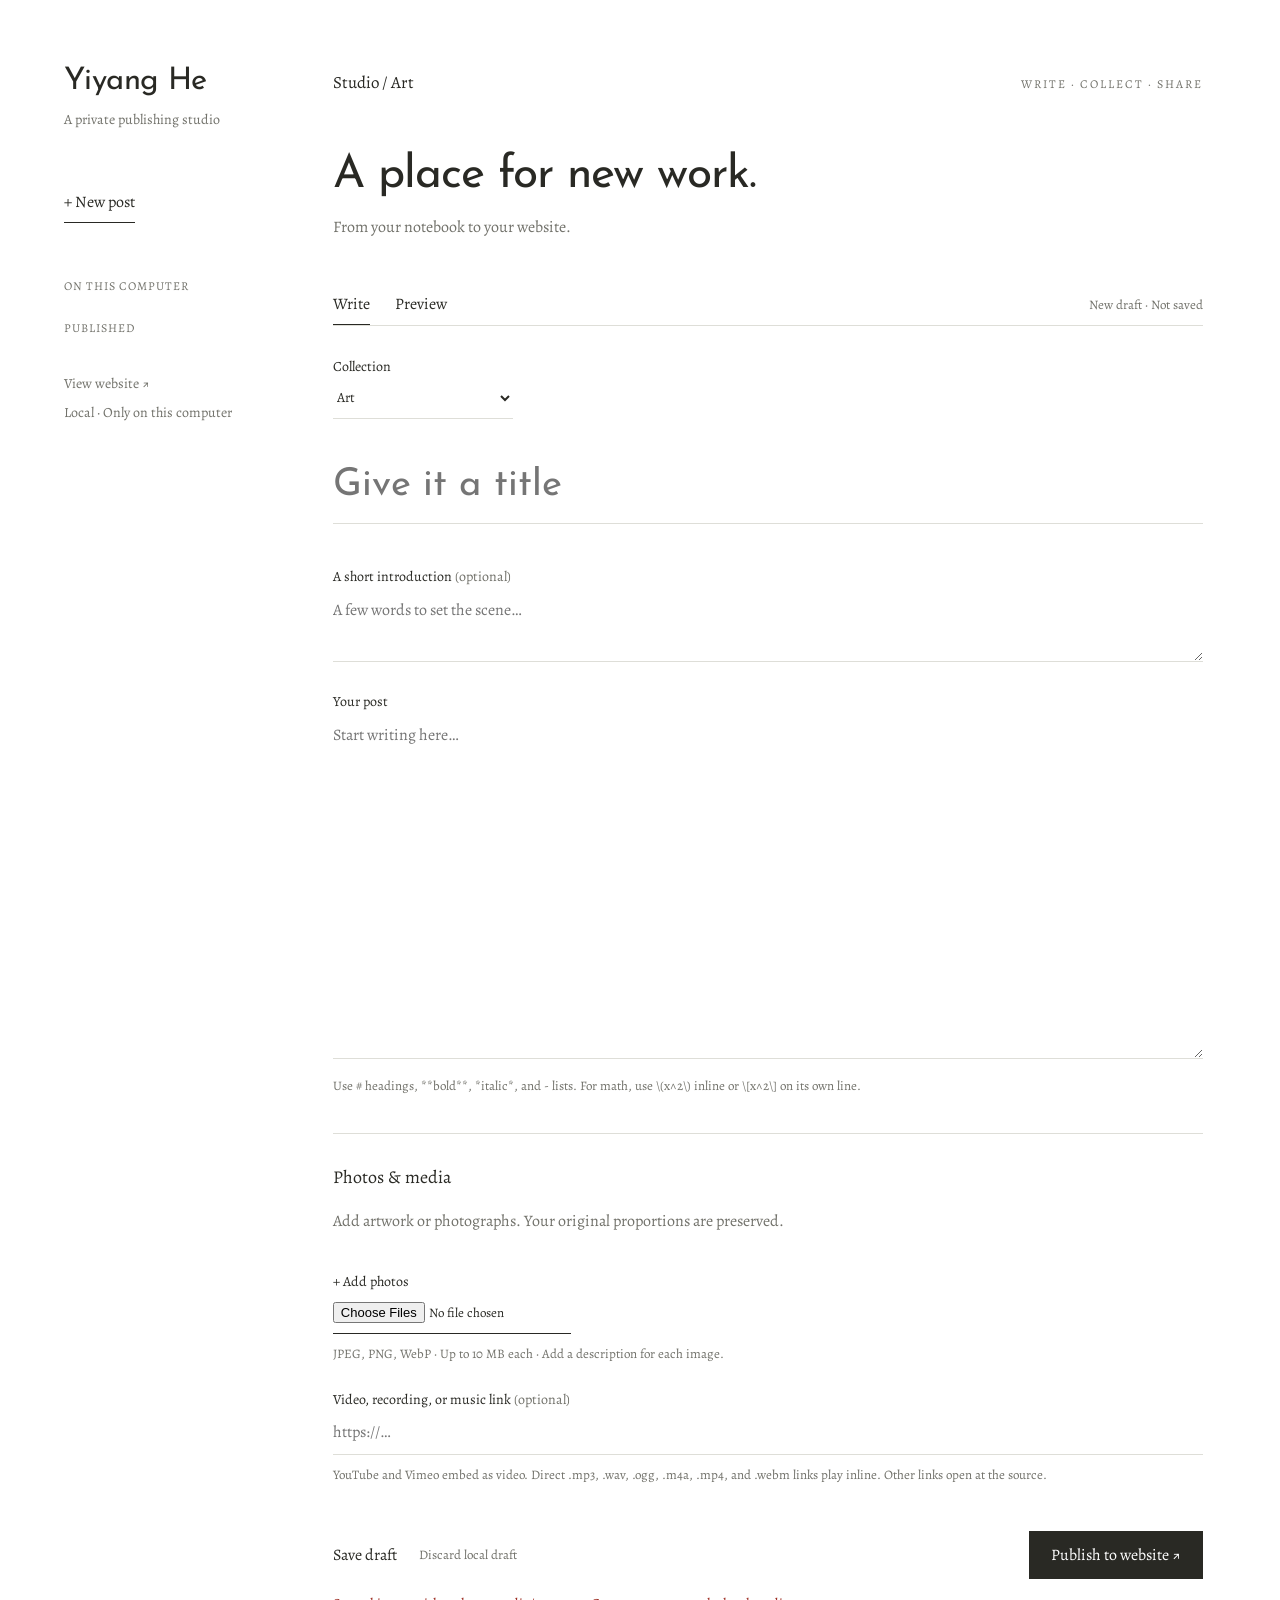
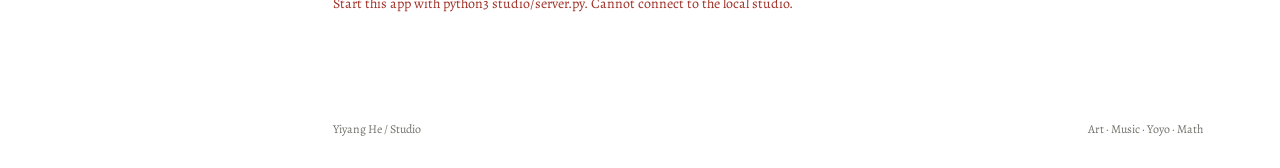
==== studio/index.html @ 0b04608d "feat: enable publishing posts from the local studio" ====
<!doctype html>
<html lang="en">
<head>
<meta charset="utf-8"><meta name="viewport" content="width=device-width, initial-scale=1">
<title>Yiyang He — Studio</title>
<base href="/">
<link href="https://fonts.googleapis.com/css2?family=Alegreya:ital,wght@0,400;0,500;1,400&family=Josefin+Sans:wght@400;500&display=swap" rel="stylesheet">
<link rel="stylesheet" href="/styles.css"><link rel="stylesheet" href="/studio/studio.css">
<script src="/posts.js" defer></script><script src="/studio/studio.js" defer></script>
</head>
<body>
<a class="skip-link" href="#editor">Skip to editor</a>
<header class="sidebar">
<a class="identity" href="/">Yiyang He</a><p class="discipline">A private publishing studio</p>
<nav aria-label="Studio"><button id="new" class="new-post">+ New post</button></nav>
<div class="library"><h2>On this computer</h2><div id="drafts"></div><h2>Published</h2><div id="published"></div></div>
<div class="sidebar-contact"><a href="/index.html" target="_blank" rel="noopener">View website ↗</a><span>Local · Only on this computer</span></div>
</header>
<main>
<header class="section-header"><h1>Studio / <span id="category-label">Art</span></h1><span class="edition">WRITE · COLLECT · SHARE</span></header>
<div class="studio-heading"><h2>A place for new work.</h2><p>From your notebook to your website.</p></div>
<div class="editor-tools"><div class="tabs" role="group" aria-label="Editor mode"><button id="write" aria-pressed="true">Write</button><button id="preview-button" aria-pressed="false">Preview</button></div><span id="save-state">New draft · Not saved</span></div>
<form id="editor">
<div class="metadata"><label>Collection<select name="category"><option value="art">Art</option><option value="music">Music</option><option value="yoyo">Yoyo</option><option value="math">Math</option></select></label></div>
<label class="sr-only" for="title">Post title</label><input id="title" name="title" placeholder="Give it a title" maxlength="200" required>
<label for="summary">A short introduction <span>(optional)</span></label><textarea id="summary" name="summary" rows="2" maxlength="500" placeholder="A few words to set the scene…"></textarea>
<label for="body">Your post</label><textarea id="body" name="body" rows="12" placeholder="Start writing here…"></textarea>
<p class="field-note">Use # headings, **bold**, *italic*, and - lists. For math, use \(x^2\) inline or \[x^2\] on its own line.</p>
<div class="attachments"><h3>Photos & media</h3><p id="media-help">Add artwork or photographs. Your original proportions are preserved.</p>
<label class="upload-button" for="photos">+ Add photos<input id="photos" type="file" accept="image/jpeg,image/png,image/webp" multiple></label>
<p class="field-note">JPEG, PNG, WebP · Up to 10 MB each · Add a description for each image.</p>
<div id="images"></div>
<label for="mediaUrl">Video, recording, or music link <span>(optional)</span></label><input id="mediaUrl" name="mediaUrl" type="url" placeholder="https://…" maxlength="2000"><p class="field-note">YouTube and Vimeo embed as video. Direct .mp3, .wav, .ogg, .m4a, .mp4, and .webm links play inline. Other links open at the source.</p>
</div>
</form>
<section id="preview" aria-label="Post preview" hidden></section>
<div class="publish-bar"><button type="button" id="save">Save draft</button><button type="button" id="delete">Discard local draft</button><button type="button" id="publish" class="primary">Publish to website ↗</button><button type="button" id="retry" hidden>Retry push</button></div>
<p id="status" role="status" aria-live="polite">Drafts stay on this computer. Publish sends your post and photos to your public GitHub repository.</p>
<footer><span>Yiyang He / Studio</span><span>Art · Music · Yoyo · Math</span></footer>
</main>
</body></html>
---- styles.css ----
:root {
  color-scheme: light;
  --paper: #fff;
  --ink: #292924;
  --muted: #72726b;
  --font-display: "Josefin Sans", "Trebuchet MS", sans-serif;
  --font-body: "Alegreya", Georgia, serif;
}
* { box-sizing: border-box; }
html { scroll-behavior: smooth; }
body { margin: 0; background: var(--paper); color: var(--ink); font-family: var(--font-body); font-size: 16px; line-height: 1.5; -webkit-font-smoothing: antialiased; }
a { color: inherit; text-decoration: none; }
a, button { -webkit-tap-highlight-color: transparent; }
a:hover { color: var(--muted); }
a:focus-visible, button:focus-visible { outline: 1px solid var(--ink); outline-offset: 6px; }
[hidden] { display: none !important; }
.skip-link { position: fixed; top: -100px; left: 20px; padding: 10px; background: #fff; z-index: 10; }
.skip-link:focus { top: 10px; }
.sidebar { position: fixed; top: 65px; left: 5vw; width: 220px; }
.identity, .intro { font-family: var(--font-display); }
.identity { font-size: 31px; line-height: 1.1; letter-spacing: -.6px; }
.discipline { margin: 10px 0 52px; color: var(--muted); font-size: 14px; }
nav { display: flex; flex-direction: column; align-items: flex-start; gap: 10px; }
nav a { position: relative; color: var(--muted); transition: color 180ms; }
nav a[aria-current="page"] { color: var(--ink); }
nav a[aria-current="page"]::before { content: ""; position: absolute; width: 4px; height: 4px; border-radius: 50%; background: currentColor; left: -14px; top: 12px; }
.sidebar-contact { display: flex; flex-direction: column; align-items: flex-start; gap: 8px; margin-top: 65px; font-size: 14px; color: var(--muted); }
.sr-only { position: absolute; width: 1px; height: 1px; padding: 0; margin: -1px; overflow: hidden; clip-path: inset(50%); white-space: nowrap; border: 0; }
main { margin: 0 6vw 0 max(310px, 26vw); padding-top: 70px; max-width: 1300px; }
.section-header { display: flex; align-items: baseline; justify-content: space-between; margin-bottom: 28px; }
.series-picker { display: flex; flex-wrap: wrap; gap: 12px 26px; margin-bottom: 35px; }
.series-picker button { padding: 0 0 4px; border: 0; border-bottom: 1px solid transparent; background: #fff; color: var(--muted); font: inherit; font-size: 15px; text-align: left; cursor: pointer; transition: color 180ms, border-color 180ms; }
.series-picker button span { margin-left: 5px; font-size: 12px; }
.series-picker button:hover, .series-picker button[aria-pressed="true"] { color: var(--ink); }
.series-picker button[aria-pressed="true"] { border-bottom-color: var(--ink); }
h1 { font-size: 17px; font-weight: 400; margin: 0; }
.edition { color: var(--muted); font-size: 12px; letter-spacing: 2px; }
.artwork { margin: 0 0 65px; }
.image-link { display: block; cursor: zoom-in; }
.artwork img { display: block; width: auto; height: auto; max-width: 100%; max-height: 68vh; margin: 0 auto; object-fit: contain; }
.image-link { display: flex; align-items: center; justify-content: center; min-height: 420px; }
.js-gallery .image-link { height: clamp(420px, 62vh, 760px); }
.js-gallery .artwork img { max-height: 100%; }
figcaption { display: flex; justify-content: space-between; gap: 16px; margin-top: 17px; font-size: 15px; }
.medium, .work-number { color: var(--muted); }
.medium { display: block; font-size: 13px; margin-top: 3px; }
.work-number { font-size: 12px; letter-spacing: 1px; padding-top: 3px; }
.gallery-controls { display: flex; align-items: center; justify-content: space-between; gap: 18px; margin-top: 40px; }
.gallery-hint { font-size: 14px; color: var(--muted); font-style: italic; margin: 0; }
.pagination { display: flex; align-items: center; gap: 18px; }
.pagination button { border: 0; padding: 6px 8px; font: inherit; font-size: 22px; background: #fff; color: var(--ink); cursor: pointer; transition: transform 180ms; }
.pagination button:not(:disabled):hover { transform: translateX(3px); }
.pagination button:first-child:not(:disabled):hover { transform: translateX(-3px); }
.pagination button:disabled { opacity: .3; cursor: default; }
#counter { font-size: 13px; color: var(--muted); font-variant-numeric: tabular-nums; }
.js-gallery .artwork { margin-bottom: 0; }
.js-gallery .work-number { font-variant-numeric: tabular-nums; }
.text-page { margin: 100px 0; max-width: 510px; }
.text-page h1 { margin-bottom: 55px; }
.intro { font-size: clamp(30px, 3.2vw, 46px); line-height: 1.25; letter-spacing: -.6px; margin-bottom: 36px; }
.text-page p:not(.intro) { color: var(--muted); }
.small-note { font-size: 14px; margin-top: 50px; }
.contact-link { display: inline-block; margin-top: 20px; border-bottom: 1px solid #aaa; padding-bottom: 4px; }
footer { display: flex; justify-content: space-between; gap: 15px; margin: 85px 0 30px; font-size: 12px; color: var(--muted); }
.js-page .text-page { min-height: 470px; margin-top: 0; }
@media (prefers-reduced-motion: no-preference) {
  .artwork:not([hidden]) { animation: arrive 500ms ease both; }
  @keyframes arrive { from { opacity: 0; transform: translateY(7px); } to { opacity: 1; transform: translateY(0); } }
}
@media (min-width: 1600px) { main { padding-top: 90px; } .sidebar { top: 85px; } }
@media (max-width: 850px) {
  .sidebar { position: static; width: auto; padding: 35px 7vw 0; }
  .identity { font-size: 28px; }
  .discipline { margin: 6px 0 25px; }
  nav { flex-direction: row; gap: 27px; }
  nav a[aria-current="page"]::before { display: none; }
  nav a[aria-current="page"] { text-decoration: underline; text-underline-offset: 5px; text-decoration-thickness: 1px; }
  .sidebar-contact { flex-direction: row; gap: 20px; margin-top: 22px; }
  main { margin: 0 7vw; padding-top: 47px; }
  .section-header { margin-bottom: 23px; }
  .text-page h1 { margin-bottom: 35px; }
  .js-page .text-page { min-height: 350px; }
  footer { margin-top: 55px; }
  .image-link { min-height: 300px; }
  .js-gallery .image-link { height: 52vh; min-height: 300px; }
  .series-picker { gap: 10px 20px; margin-bottom: 28px; }
}
@media (max-width: 480px) {
  .gallery-controls { margin-top: 27px; align-items: flex-start; }
  .gallery-hint { max-width: 140px; }
  .pagination { gap: 9px; }
  .medium { display: block; margin-top: 2px; }
  footer { flex-direction: column; gap: 8px; }
  .edition { font-size: 11px; letter-spacing: 1px; }
  nav { gap: 24px; }
}
.journal { margin-top: 65px; max-width: 760px; }
.journal > h2 { font-size: 17px; font-weight: 400; }
.journal-post { padding: 30px 0 50px; border-bottom: 1px solid #e6e6df; overflow-wrap: anywhere; }
.post-date { color: var(--muted); font-size: 13px; }
.post-title { font: 400 clamp(28px, 3vw, 40px)/1.3 var(--font-display); letter-spacing: -.5px; margin: 16px 0 25px; }
.journal-post p { white-space: pre-wrap; line-height: 1.8; }
.journal-post .post-summary { font-size: 20px; color: var(--muted); }
.journal-post figure { margin: 30px 0; }
.journal-post img { display: block; max-width: 100%; max-height: 80vh; width: auto; height: auto; margin: auto; }
.journal-post iframe { width: 100%; aspect-ratio: 16 / 9; border: 0; }
.journal-post video, .journal-post audio { width: 100%; margin-top: 25px; }
.journal-post h3 { font-size: 23px; font-weight: 400; }
.journal-post mjx-container[display] { overflow-x: auto; overflow-y: hidden; max-width: 100%; }
.text-page:has(.journal-post) { max-width: 760px; }
.text-page .journal { margin-top: 15px; }
.text-page .journal-post p:not(.post-summary) { color: var(--ink); }
@media (prefers-reduced-motion: no-preference) { .journal-post { animation: arrive 500ms ease both; } }
@media (prefers-reduced-motion: reduce) { html { scroll-behavior: auto; } *, *::before, *::after { animation: none !important; transition: none !important; } }
---- studio/studio.css ----
button, input, textarea, select { font: inherit; color: inherit; }
button { cursor: pointer; border: 0; background: transparent; padding: 8px 0; }
button:disabled { opacity: .45; cursor: wait; }
button:hover { color: var(--muted); }
input, textarea, select { width: 100%; border: 0; border-bottom: 1px solid #deded8; border-radius: 0; background: white; padding: 10px 0; }
input:focus-visible, textarea:focus-visible, select:focus-visible { outline: 1px solid var(--ink); outline-offset: 4px; }
textarea { resize: vertical; line-height: 1.7; }
main { max-width: 1000px; }
.new-post { border-bottom: 1px solid var(--ink); }
.library { margin-top: 30px; max-height: 45vh; overflow: auto; }
.library h2 { font-size: 12px; font-weight: 400; color: var(--muted); margin: 24px 0 8px; text-transform: uppercase; letter-spacing: 1px; }
.library button { display: block; text-align: left; width: 100%; font-size: 15px; overflow-wrap: anywhere; padding: 5px 0; }
.library p { color: var(--muted); font-size: 14px; }
.sidebar-contact { margin-top: 28px; }
.studio-heading { margin: 52px 0 45px; }
.studio-heading h2 { font: 400 clamp(28px, 3.6vw, 48px)/1.2 var(--font-display); letter-spacing: -1px; margin: 0; }
.studio-heading p { color: var(--muted); margin-top: 12px; }
.editor-tools { display: flex; justify-content: space-between; border-bottom: 1px solid #deded8; margin-bottom: 30px; gap: 10px; align-items: center; }
.tabs { display: flex; gap: 25px; }
.tabs button { border-bottom: 1px solid transparent; }
.tabs button[aria-pressed="true"] { border-color: var(--ink); }
#save-state { color: var(--muted); font-size: 13px; }
.metadata { max-width: 180px; margin-bottom: 24px; }
label { display: block; font-size: 14px; margin-top: 22px; }
label span, .field-note { color: var(--muted); }
#title { font: 400 clamp(26px, 3vw, 40px)/1.4 var(--font-display); margin: 6px 0 20px; }
#body { min-height: 270px; }
.field-note { font-size: 13px; line-height: 1.6; margin: 10px 0 24px; }
.attachments { border-top: 1px solid #deded8; margin-top: 36px; padding-top: 12px; }
h3 { font-size: 18px; font-weight: 400; }
#media-help { color: var(--muted); }
.upload-button { display: inline-block; border-bottom: 1px solid var(--ink); cursor: pointer; }
.upload-button input { display: block; font-size: 13px; max-width: 300px; border: 0; }
.photo-row { display: grid; grid-template-columns: 95px 1fr auto; align-items: center; gap: 18px; margin: 20px 0; }
.photo-row img { width: 95px; height: 95px; object-fit: contain; background: #f6f6f4; }
.photo-row label { margin: 0; }
.publish-bar { display: flex; gap: 22px; flex-wrap: wrap; margin-top: 45px; align-items: center; }
.primary { background: var(--ink); color: white; padding: 12px 22px; margin-left: auto; }
.primary:hover { color: white; background: #4a4a42; }
#delete { font-size: 13px; color: var(--muted); }
#status { font-size: 14px; color: var(--muted); min-height: 42px; }
#status.error { color: #9f3026; }
#preview { min-height: 500px; }
@media(max-width:850px) { .library { display: flex; gap: 18px; max-height: 180px; overflow: auto; } .library h2 { min-width: 80px; } .sidebar-contact { margin-top: 22px; } .studio-heading { margin: 30px 0; } }
@media(max-width:480px) { .edition { display: none; } .primary { margin-left: 0; } .photo-row { grid-template-columns: 65px 1fr; } .photo-row img { width: 65px; } .photo-row button { grid-column: 2; justify-self: start; } }
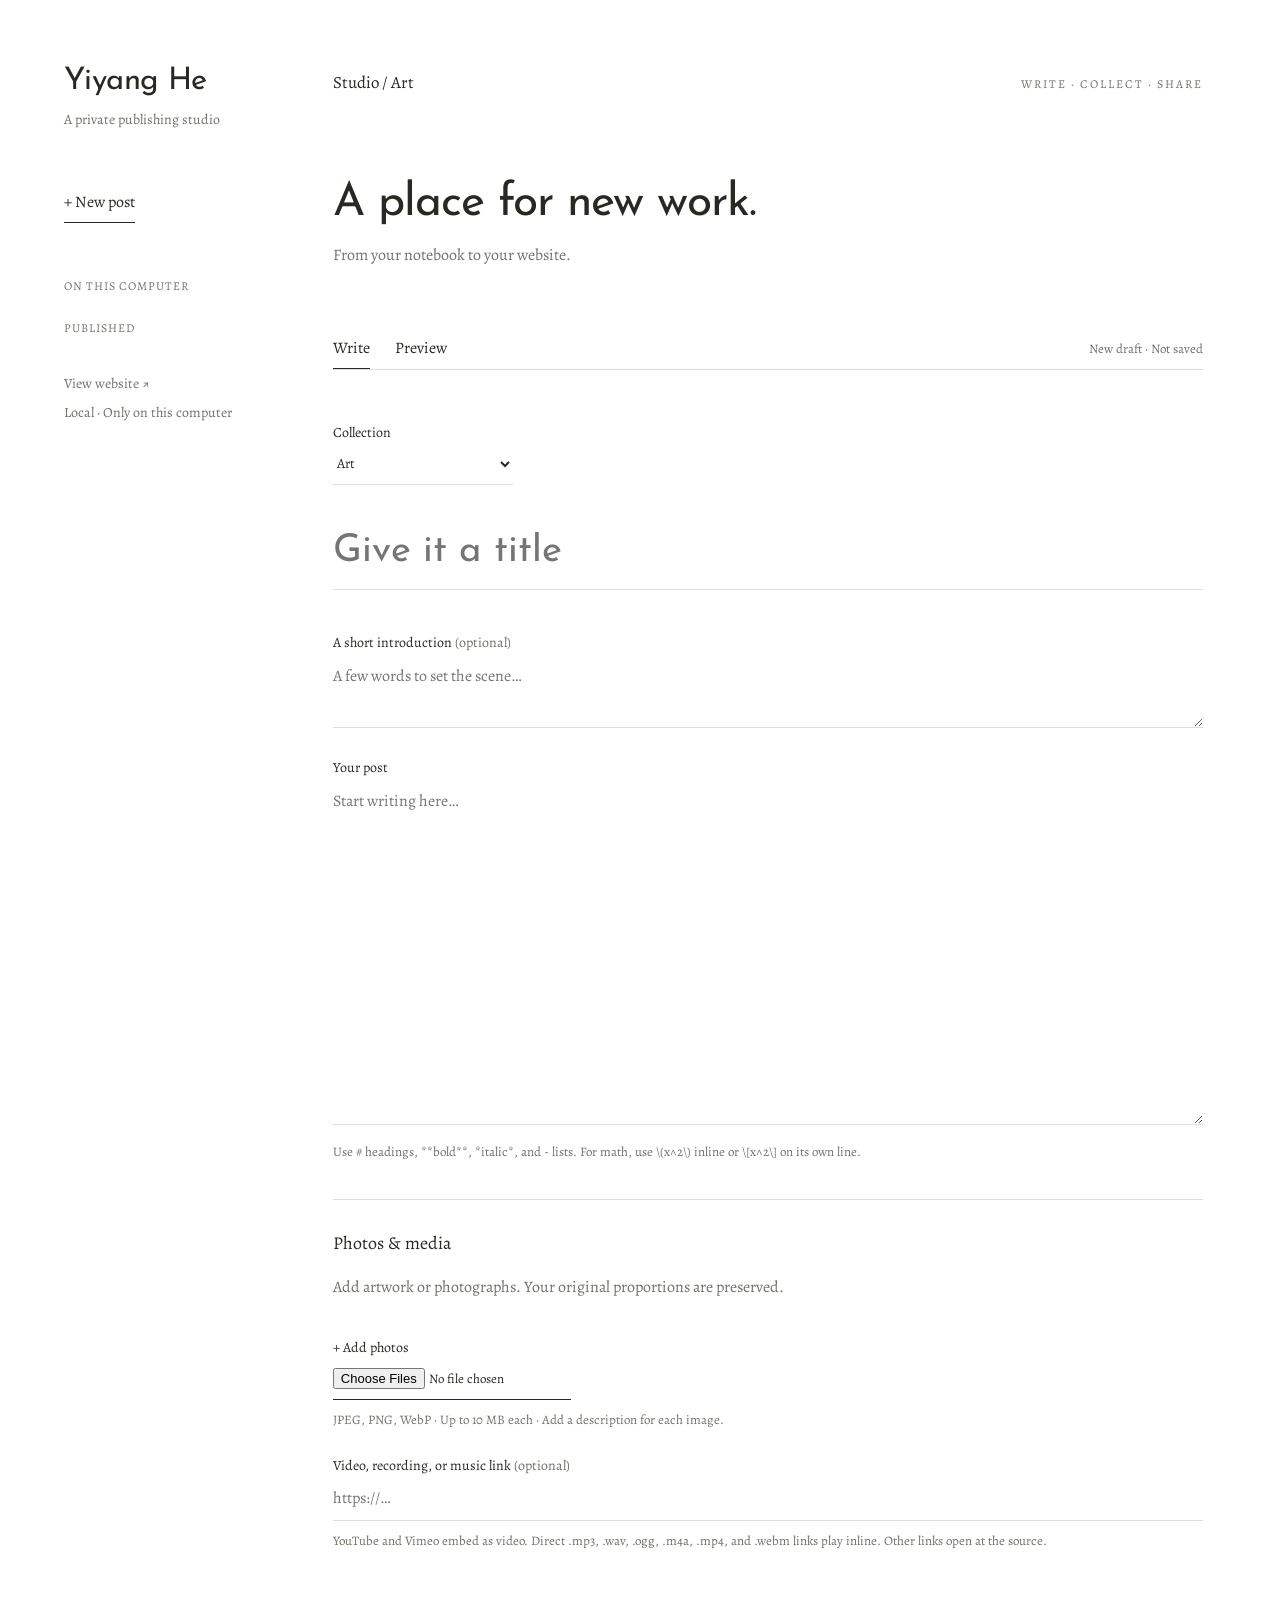
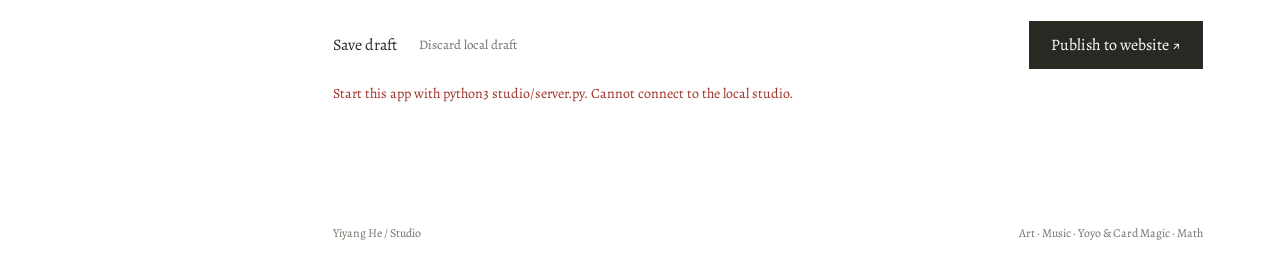
==== commit 1cd46b50: "feat: rename yoyo section to Yoyo & Card Magic" ====
--- a/studio/index.html
+++ b/studio/index.html
@@ -21,7 +21,7 @@
 <div class="studio-heading"><h2>A place for new work.</h2><p>From your notebook to your website.</p></div>
 <div class="editor-tools"><div class="tabs" role="group" aria-label="Editor mode"><button id="write" aria-pressed="true">Write</button><button id="preview-button" aria-pressed="false">Preview</button></div><span id="save-state">New draft · Not saved</span></div>
 <form id="editor">
-<div class="metadata"><label>Collection<select name="category"><option value="art">Art</option><option value="music">Music</option><option value="yoyo">Yoyo</option><option value="math">Math</option></select></label></div>
+<div class="metadata"><label>Collection<select name="category"><option value="art">Art</option><option value="music">Music</option><option value="yoyo">Yoyo &amp; Card Magic</option><option value="math">Math</option></select></label></div>
 <label class="sr-only" for="title">Post title</label><input id="title" name="title" placeholder="Give it a title" maxlength="200" required>
 <label for="summary">A short introduction <span>(optional)</span></label><textarea id="summary" name="summary" rows="2" maxlength="500" placeholder="A few words to set the scene…"></textarea>
 <label for="body">Your post</label><textarea id="body" name="body" rows="12" placeholder="Start writing here…"></textarea>
@@ -36,6 +36,6 @@
 <section id="preview" aria-label="Post preview" hidden></section>
 <div class="publish-bar"><button type="button" id="save">Save draft</button><button type="button" id="delete">Discard local draft</button><button type="button" id="publish" class="primary">Publish to website ↗</button><button type="button" id="retry" hidden>Retry push</button></div>
 <p id="status" role="status" aria-live="polite">Drafts stay on this computer. Publish sends your post and photos to your public GitHub repository.</p>
-<footer><span>Yiyang He / Studio</span><span>Art · Music · Yoyo · Math</span></footer>
+<footer><span>Yiyang He / Studio</span><span>Art · Music · Yoyo &amp; Card Magic · Math</span></footer>
 </main>
 </body></html>
--- a/styles.css
+++ b/styles.css
@@ -8,7 +8,7 @@
 }
 * { box-sizing: border-box; }
 html { scroll-behavior: smooth; }
-body { margin: 0; background: var(--paper); color: var(--ink); font-family: var(--font-body); font-size: 16px; line-height: 1.5; -webkit-font-smoothing: antialiased; }
+body { display: flex; flex-direction: column; min-height: 100vh; min-height: 100svh; margin: 0; background: var(--paper); color: var(--ink); font-family: var(--font-body); font-size: 16px; line-height: 1.5; -webkit-font-smoothing: antialiased; }
 a { color: inherit; text-decoration: none; }
 a, button { -webkit-tap-highlight-color: transparent; }
 a:hover { color: var(--muted); }
@@ -26,7 +26,7 @@
 nav a[aria-current="page"]::before { content: ""; position: absolute; width: 4px; height: 4px; border-radius: 50%; background: currentColor; left: -14px; top: 12px; }
 .sidebar-contact { display: flex; flex-direction: column; align-items: flex-start; gap: 8px; margin-top: 65px; font-size: 14px; color: var(--muted); }
 .sr-only { position: absolute; width: 1px; height: 1px; padding: 0; margin: -1px; overflow: hidden; clip-path: inset(50%); white-space: nowrap; border: 0; }
-main { margin: 0 6vw 0 max(310px, 26vw); padding-top: 70px; max-width: 1300px; }
+main { display: flex; flex-direction: column; flex: 1; margin: 0 6vw 0 max(310px, 26vw); padding-top: 70px; max-width: 1300px; }
 .section-header { display: flex; align-items: baseline; justify-content: space-between; margin-bottom: 28px; }
 .series-picker { display: flex; flex-wrap: wrap; gap: 12px 26px; margin-bottom: 35px; }
 .series-picker button { padding: 0 0 4px; border: 0; border-bottom: 1px solid transparent; background: #fff; color: var(--muted); font: inherit; font-size: 15px; text-align: left; cursor: pointer; transition: color 180ms, border-color 180ms; }
@@ -61,7 +61,7 @@
 .text-page p:not(.intro) { color: var(--muted); }
 .small-note { font-size: 14px; margin-top: 50px; }
 .contact-link { display: inline-block; margin-top: 20px; border-bottom: 1px solid #aaa; padding-bottom: 4px; }
-footer { display: flex; justify-content: space-between; gap: 15px; margin: 85px 0 30px; font-size: 12px; color: var(--muted); }
+footer { display: flex; justify-content: space-between; gap: 15px; margin: auto 0 30px; padding-top: 85px; font-size: 12px; color: var(--muted); }
 .js-page .text-page { min-height: 470px; margin-top: 0; }
 @media (prefers-reduced-motion: no-preference) {
   .artwork:not([hidden]) { animation: arrive 500ms ease both; }
@@ -80,7 +80,7 @@
   .section-header { margin-bottom: 23px; }
   .text-page h1 { margin-bottom: 35px; }
   .js-page .text-page { min-height: 350px; }
-  footer { margin-top: 55px; }
+  footer { padding-top: 55px; }
   .image-link { min-height: 300px; }
   .js-gallery .image-link { height: 52vh; min-height: 300px; }
   .series-picker { gap: 10px 20px; margin-bottom: 28px; }
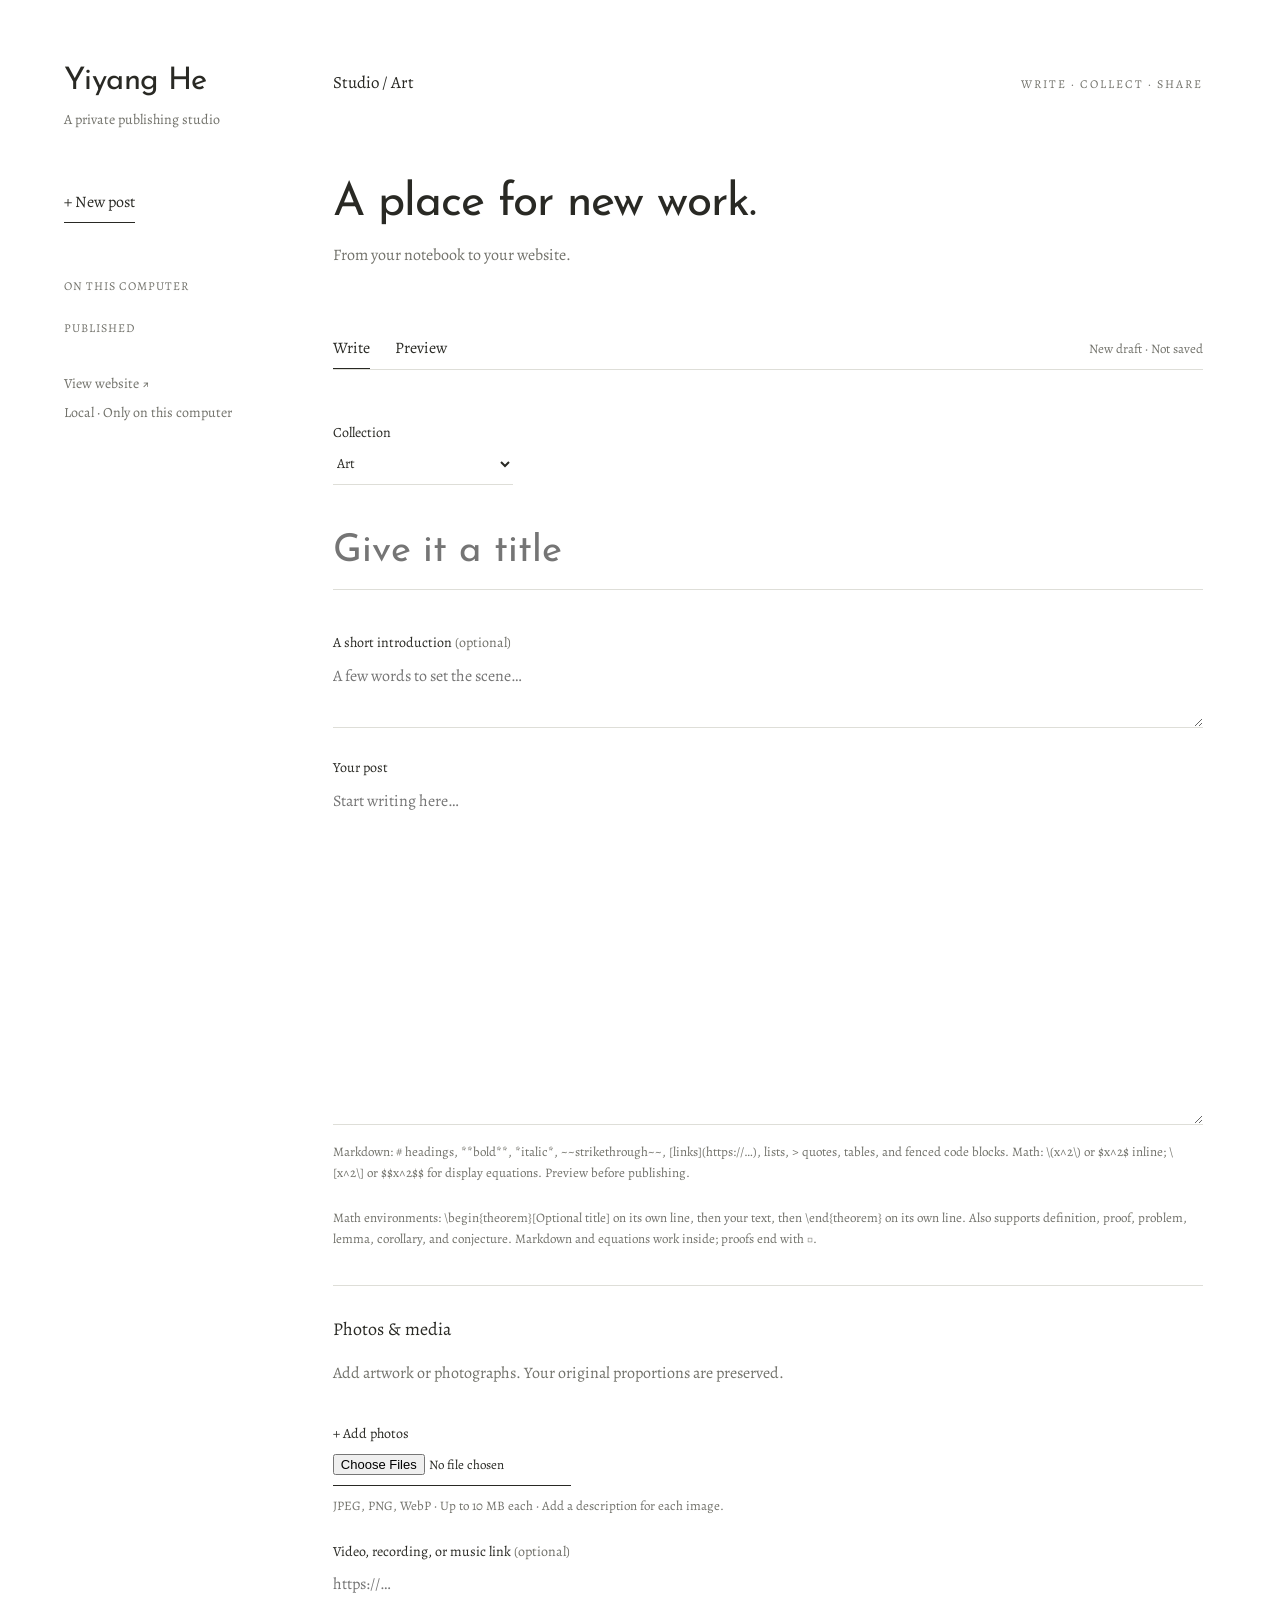
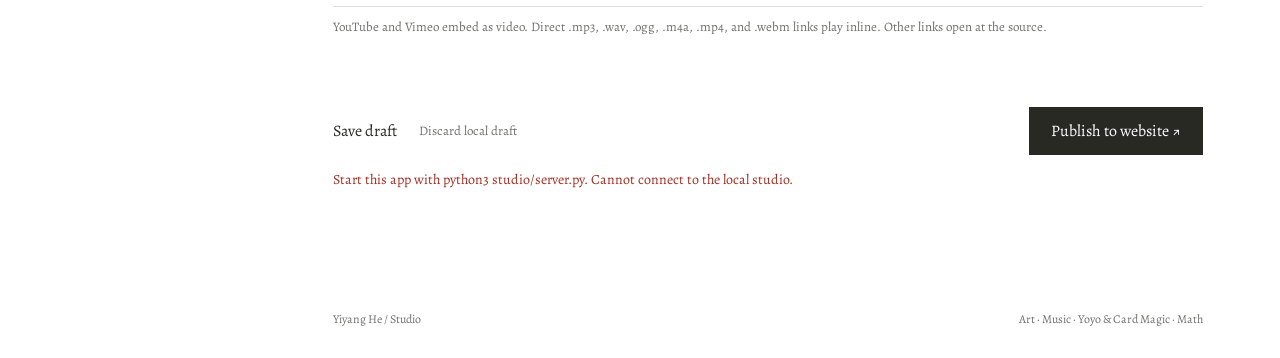
==== commit c95bc9a8: "feat: improve Markdown and LaTeX rendering with tighter math spacing" ====
--- a/studio/index.html
+++ b/studio/index.html
@@ -6,6 +6,7 @@
 <base href="/">
 <link href="https://fonts.googleapis.com/css2?family=Alegreya:ital,wght@0,400;0,500;1,400&family=Josefin+Sans:wght@400;500&display=swap" rel="stylesheet">
 <link rel="stylesheet" href="/styles.css"><link rel="stylesheet" href="/studio/studio.css">
+<script src="/assets/vendor/markdown-it.min.js" defer></script>
 <script src="/posts.js" defer></script><script src="/studio/studio.js" defer></script>
 </head>
 <body>
@@ -25,7 +26,8 @@
 <label class="sr-only" for="title">Post title</label><input id="title" name="title" placeholder="Give it a title" maxlength="200" required>
 <label for="summary">A short introduction <span>(optional)</span></label><textarea id="summary" name="summary" rows="2" maxlength="500" placeholder="A few words to set the scene…"></textarea>
 <label for="body">Your post</label><textarea id="body" name="body" rows="12" placeholder="Start writing here…"></textarea>
-<p class="field-note">Use # headings, **bold**, *italic*, and - lists. For math, use \(x^2\) inline or \[x^2\] on its own line.</p>
+<p class="field-note">Markdown: # headings, **bold**, *italic*, ~~strikethrough~~, [links](https://…), lists, &gt; quotes, tables, and fenced code blocks. Math: \(x^2\) or $x^2$ inline; \[x^2\] or $$x^2$$ for display equations. Preview before publishing.</p>
+<p class="field-note">Math environments: \begin{theorem}[Optional title] on its own line, then your text, then \end{theorem} on its own line. Also supports definition, proof, problem, lemma, corollary, and conjecture. Markdown and equations work inside; proofs end with □.</p>
 <div class="attachments"><h3>Photos & media</h3><p id="media-help">Add artwork or photographs. Your original proportions are preserved.</p>
 <label class="upload-button" for="photos">+ Add photos<input id="photos" type="file" accept="image/jpeg,image/png,image/webp" multiple></label>
 <p class="field-note">JPEG, PNG, WebP · Up to 10 MB each · Add a description for each image.</p>
--- a/styles.css
+++ b/styles.css
@@ -99,7 +99,35 @@
 .journal-post { padding: 30px 0 50px; border-bottom: 1px solid #e6e6df; overflow-wrap: anywhere; }
 .post-date { color: var(--muted); font-size: 13px; }
 .post-title { font: 400 clamp(28px, 3vw, 40px)/1.3 var(--font-display); letter-spacing: -.5px; margin: 16px 0 25px; }
-.journal-post p { white-space: pre-wrap; line-height: 1.8; }
+.journal-post p { line-height: 1.8; }
+.post-body { margin-top: 25px; }
+.post-body > :first-child { margin-top: 0; }
+.post-body :is(h1, h2, h3, h4, h5, h6) { font-family: var(--font-body); font-weight: 500; line-height: 1.3; margin: 1.5em 0 .6em; }
+.post-body h1 { font-size: 32px; }
+.post-body h2 { font-size: 27px; }
+.post-body h3 { font-size: 23px; }
+.post-body :is(h4, h5, h6) { font-size: 19px; }
+.post-body a { text-decoration: underline; text-underline-offset: 3px; }
+.post-body :is(ul, ol) { padding-left: 1.6em; line-height: 1.8; }
+.post-body li > :is(ul, ol) { margin: .3em 0; }
+.post-body blockquote { margin: 1.5em 0; padding: 0 0 0 1.2em; border-left: 2px solid #d6d6ce; color: var(--muted); }
+.post-body code { font-family: ui-monospace, SFMono-Regular, Consolas, monospace; font-size: .82em; background: #f5f5f1; padding: .15em .3em; border-radius: 3px; }
+.post-body pre { overflow-x: auto; padding: 18px; background: #f5f5f1; line-height: 1.6; white-space: pre; }
+.post-body pre code { padding: 0; background: none; }
+.post-body table { display: block; max-width: 100%; overflow-x: auto; border-collapse: collapse; margin: 1.5em 0; }
+.post-body :is(th, td) { padding: .55em .9em; border: 1px solid #e6e6df; }
+.post-body th { font-weight: 500; background: #f8f8f5; }
+.post-body hr { border: 0; border-top: 1px solid #e6e6df; margin: 2em 0; }
+.post-body div.tex-math { margin: .75em 0; overflow-x: auto; }
+.post-body mjx-container[display="true"] { margin: 0; }
+.post-body .tex-math { white-space: pre-wrap; }
+.post-body .math-environment { margin: 1.8em 0; padding-left: 1.2em; border-left: 2px solid #d6d6ce; }
+.post-body .math-environment-label { margin: 0 0 .5em; font-weight: 500; }
+.post-body .math-environment > :last-child { margin-bottom: 0; }
+.post-body .math-environment-proof { border-left: 0; padding-left: 0; }
+.post-body .math-environment-proof > .math-environment-label { font-style: italic; }
+.post-body .proof-end { text-align: right; line-height: 1; margin-top: .6em; }
+.post-body img { margin: 1.5em auto; }
 .journal-post .post-summary { font-size: 20px; color: var(--muted); }
 .journal-post figure { margin: 30px 0; }
 .journal-post img { display: block; max-width: 100%; max-height: 80vh; width: auto; height: auto; margin: auto; }
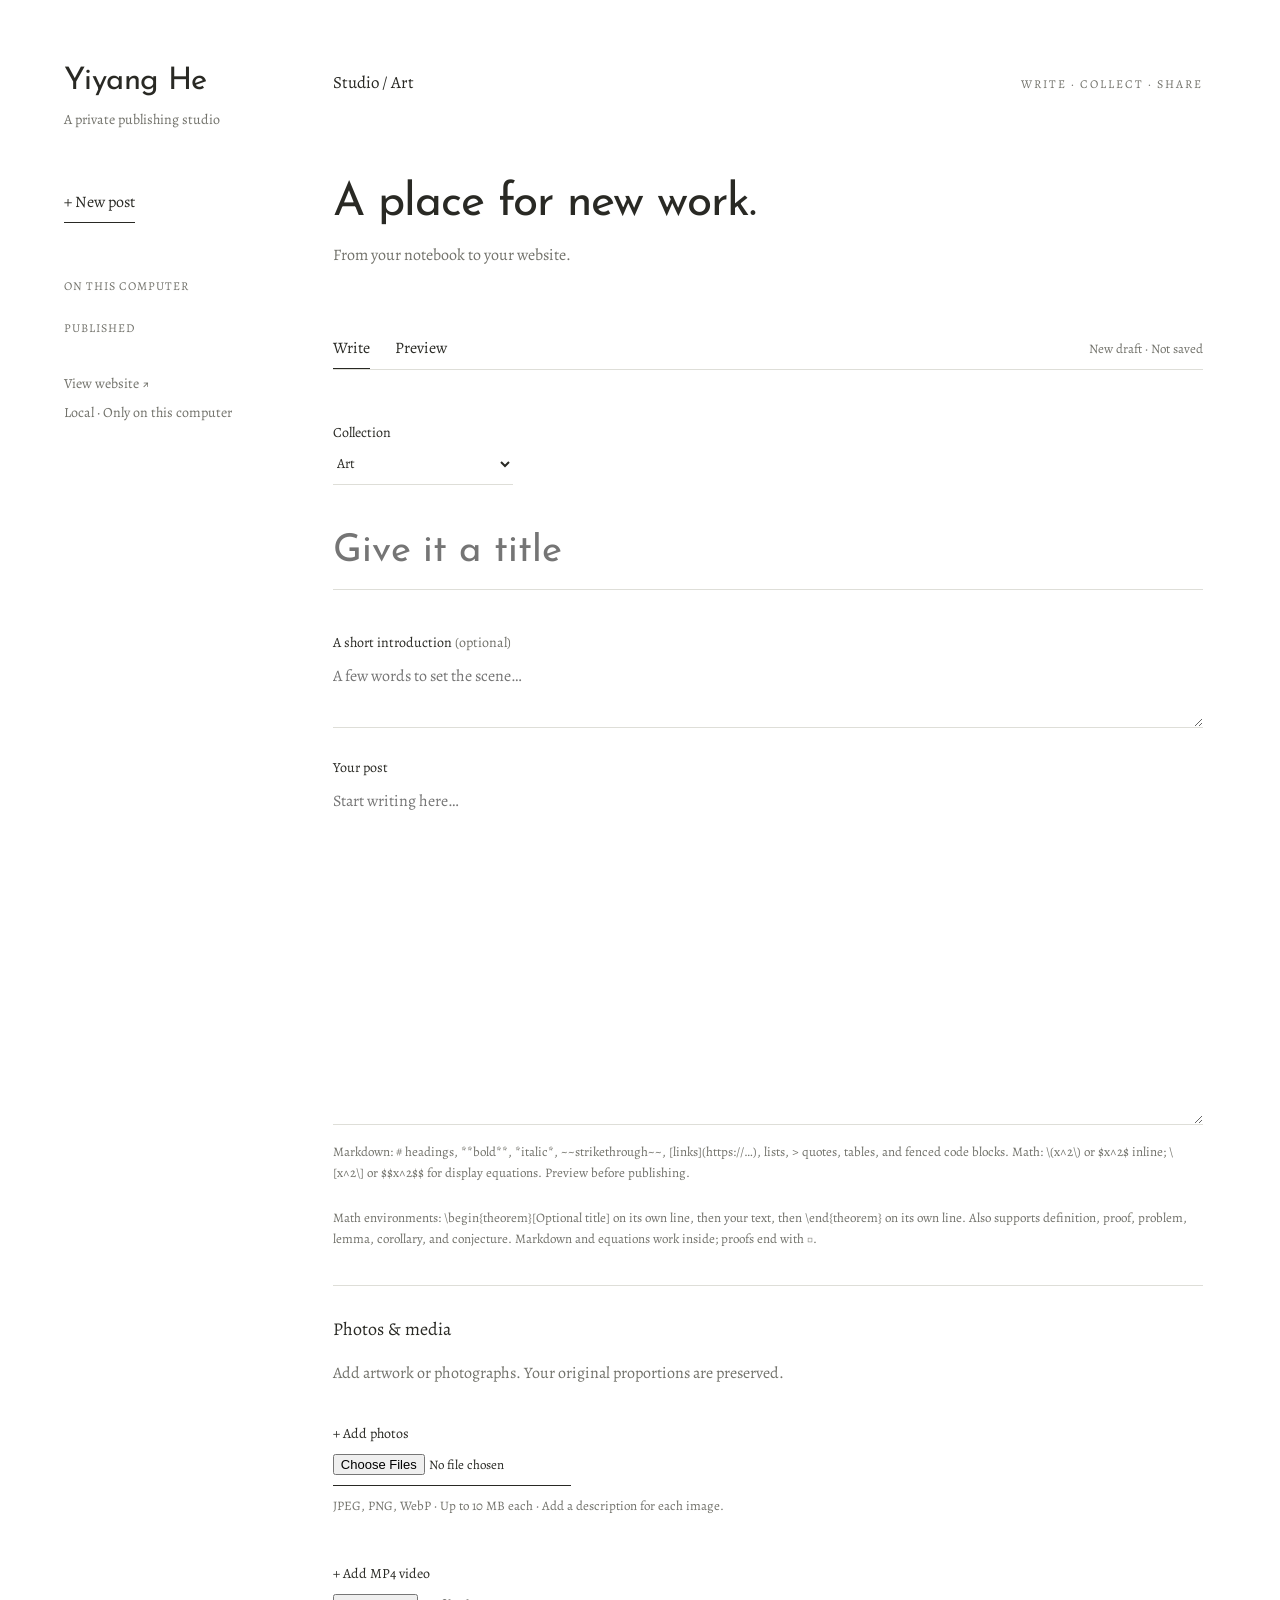
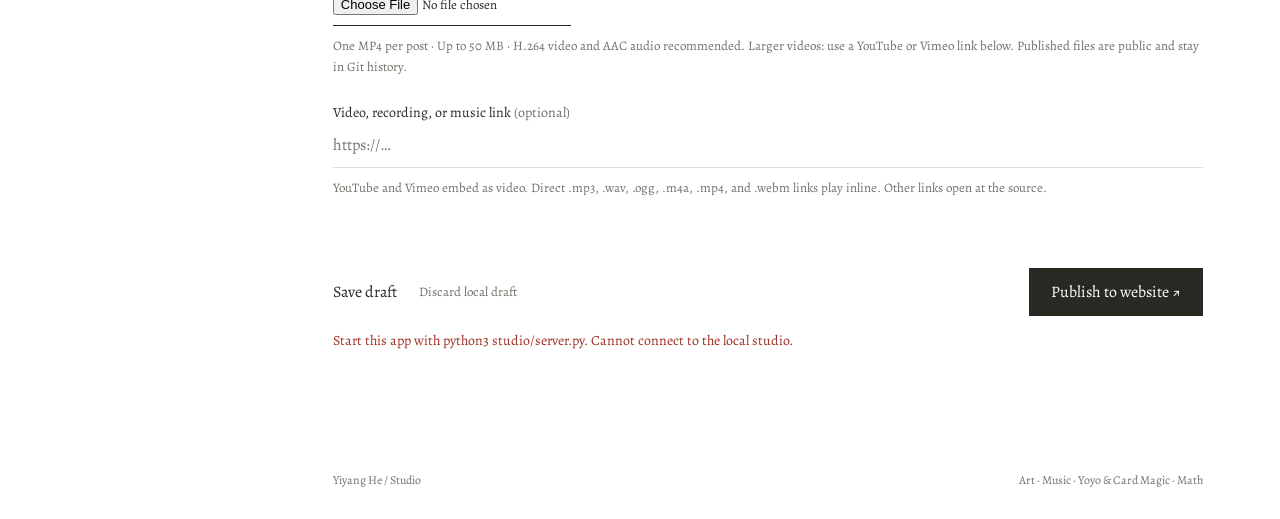
==== commit 60e5782b: "feat: support publishing uploaded MP4 videos" ====
--- a/studio/index.html
+++ b/studio/index.html
@@ -32,12 +32,15 @@
 <label class="upload-button" for="photos">+ Add photos<input id="photos" type="file" accept="image/jpeg,image/png,image/webp" multiple></label>
 <p class="field-note">JPEG, PNG, WebP · Up to 10 MB each · Add a description for each image.</p>
 <div id="images"></div>
+<label class="upload-button" for="video">+ Add MP4 video<input id="video" type="file" accept="video/mp4,.mp4" aria-describedby="video-help"></label>
+<p class="field-note" id="video-help">One MP4 per post · Up to 50 MB · H.264 video and AAC audio recommended. Larger videos: use a YouTube or Vimeo link below. Published files are public and stay in Git history.</p>
+<div id="video-attachment"></div>
 <label for="mediaUrl">Video, recording, or music link <span>(optional)</span></label><input id="mediaUrl" name="mediaUrl" type="url" placeholder="https://…" maxlength="2000"><p class="field-note">YouTube and Vimeo embed as video. Direct .mp3, .wav, .ogg, .m4a, .mp4, and .webm links play inline. Other links open at the source.</p>
 </div>
 </form>
 <section id="preview" aria-label="Post preview" hidden></section>
 <div class="publish-bar"><button type="button" id="save">Save draft</button><button type="button" id="delete">Discard local draft</button><button type="button" id="publish" class="primary">Publish to website ↗</button><button type="button" id="retry" hidden>Retry push</button></div>
-<p id="status" role="status" aria-live="polite">Drafts stay on this computer. Publish sends your post and photos to your public GitHub repository.</p>
+<p id="status" role="status" aria-live="polite">Drafts stay on this computer. Publish sends your post, photos, and video to your public GitHub repository.</p>
 <footer><span>Yiyang He / Studio</span><span>Art · Music · Yoyo &amp; Card Magic · Math</span></footer>
 </main>
 </body></html>
--- a/styles.css
+++ b/styles.css
@@ -118,8 +118,7 @@
 .post-body :is(th, td) { padding: .55em .9em; border: 1px solid #e6e6df; }
 .post-body th { font-weight: 500; background: #f8f8f5; }
 .post-body hr { border: 0; border-top: 1px solid #e6e6df; margin: 2em 0; }
-.post-body div.tex-math { margin: .75em 0; overflow-x: auto; }
-.post-body mjx-container[display="true"] { margin: 0; }
+.post-body div.tex-math { margin: 1.5em 0; overflow-x: auto; }
 .post-body .tex-math { white-space: pre-wrap; }
 .post-body .math-environment { margin: 1.8em 0; padding-left: 1.2em; border-left: 2px solid #d6d6ce; }
 .post-body .math-environment-label { margin: 0 0 .5em; font-weight: 500; }
--- a/studio/studio.css
+++ b/studio/studio.css
@@ -34,6 +34,8 @@
 .photo-row { display: grid; grid-template-columns: 95px 1fr auto; align-items: center; gap: 18px; margin: 20px 0; }
 .photo-row img { width: 95px; height: 95px; object-fit: contain; background: #f6f6f4; }
 .photo-row label { margin: 0; }
+#video-attachment video { display: block; width: 100%; max-height: 420px; margin-top: 20px; background: #f6f6f4; }
+#video-attachment button { display: block; margin-top: 8px; }
 .publish-bar { display: flex; gap: 22px; flex-wrap: wrap; margin-top: 45px; align-items: center; }
 .primary { background: var(--ink); color: white; padding: 12px 22px; margin-left: auto; }
 .primary:hover { color: white; background: #4a4a42; }
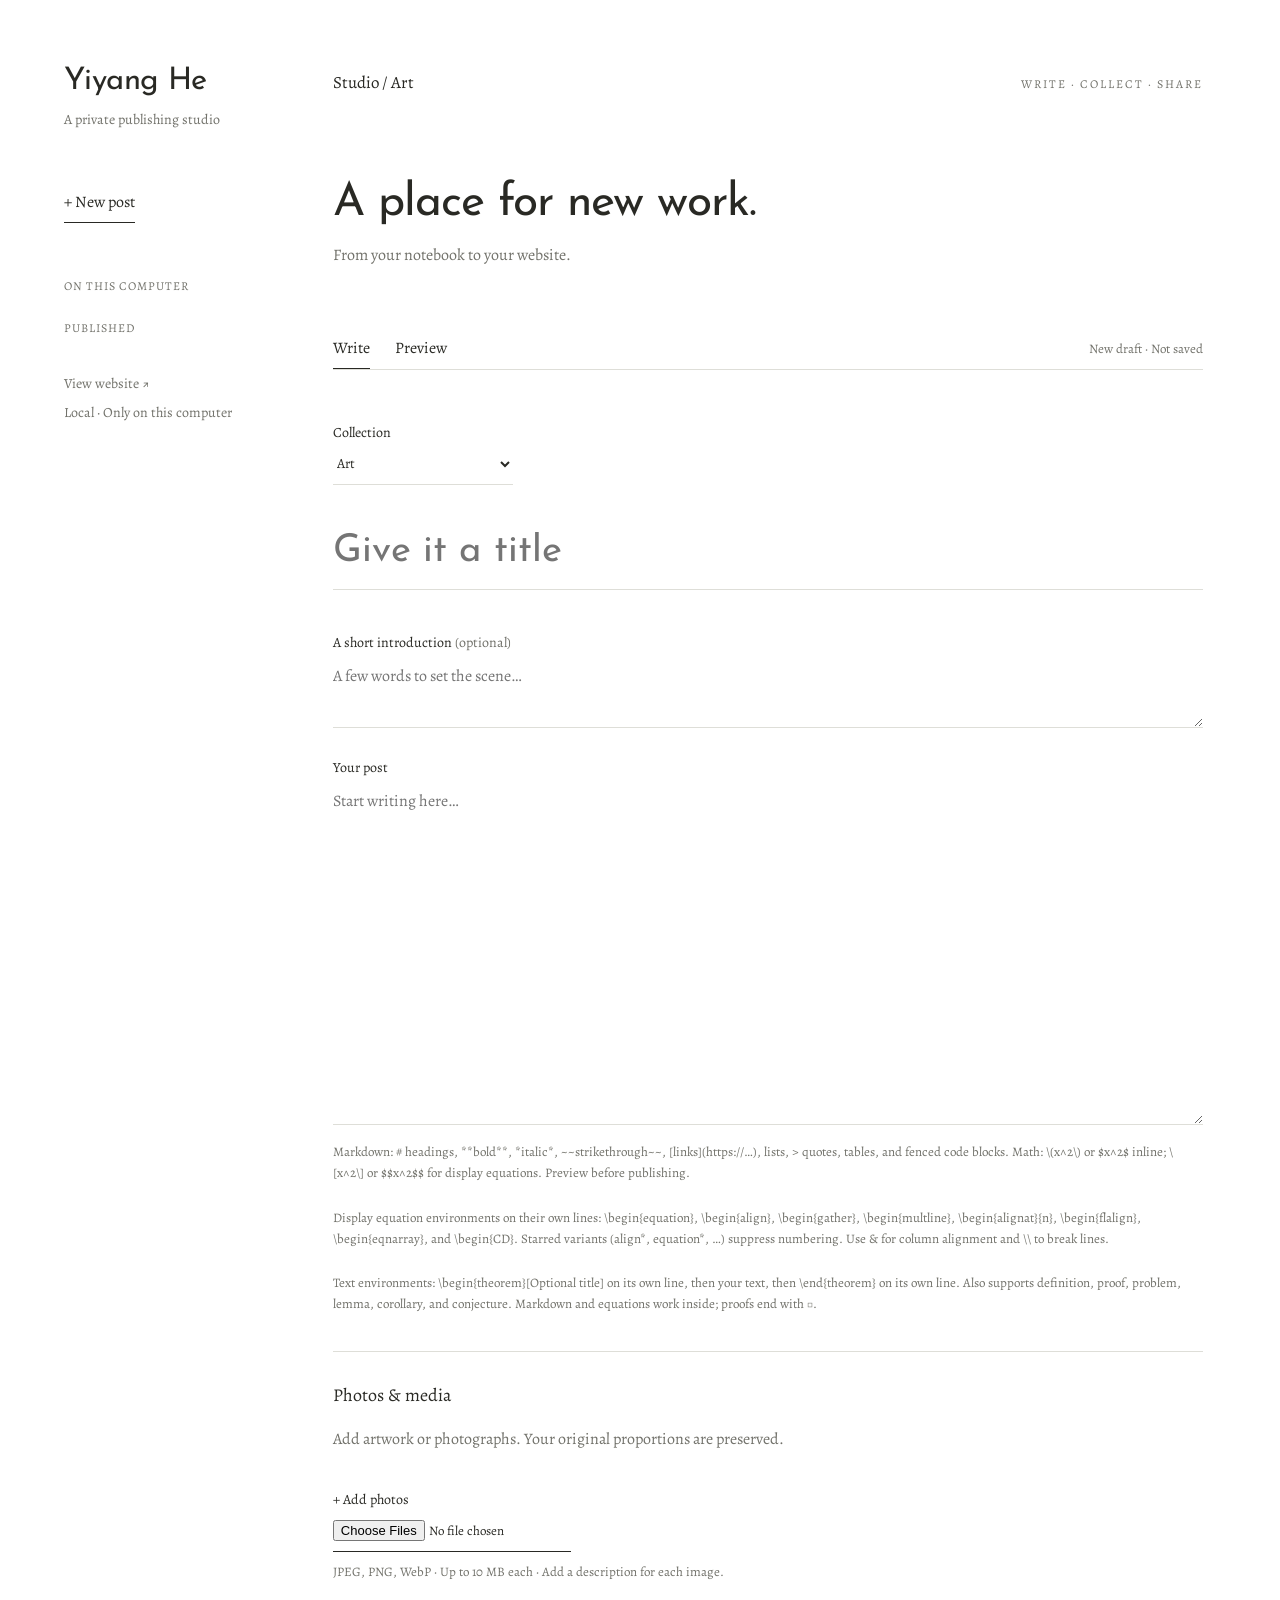
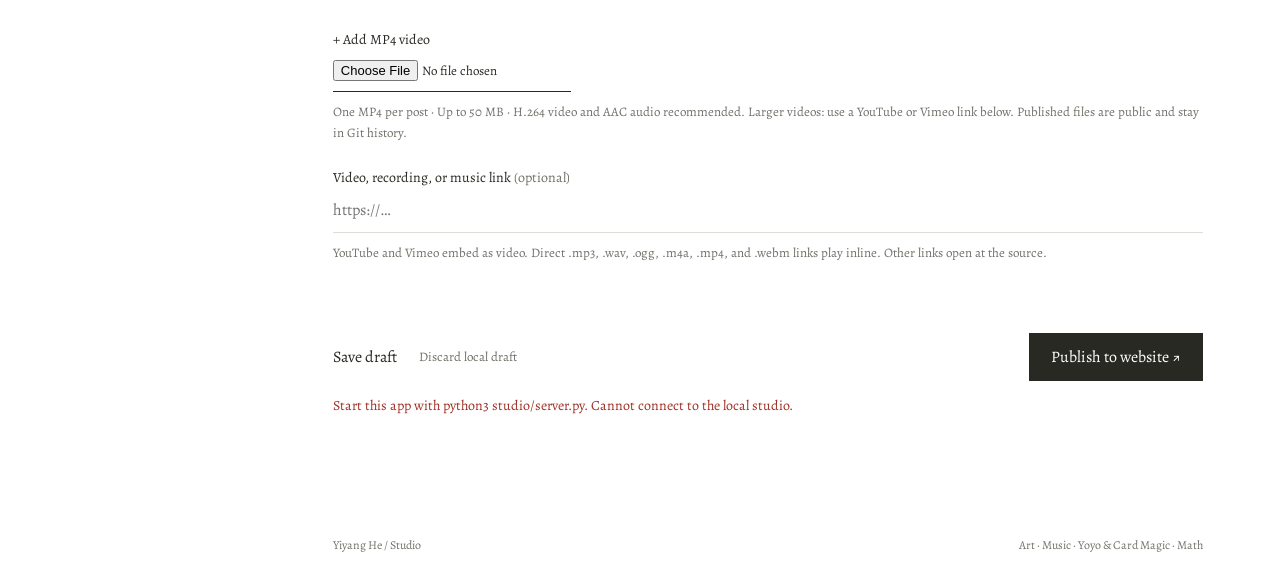
==== commit 9837a72b: "feat: render top-level AMS display math environments Add a Markdown block rule that recognizes stand" ====
--- a/studio/index.html
+++ b/studio/index.html
@@ -27,7 +27,8 @@
 <label for="summary">A short introduction <span>(optional)</span></label><textarea id="summary" name="summary" rows="2" maxlength="500" placeholder="A few words to set the scene…"></textarea>
 <label for="body">Your post</label><textarea id="body" name="body" rows="12" placeholder="Start writing here…"></textarea>
 <p class="field-note">Markdown: # headings, **bold**, *italic*, ~~strikethrough~~, [links](https://…), lists, &gt; quotes, tables, and fenced code blocks. Math: \(x^2\) or $x^2$ inline; \[x^2\] or $$x^2$$ for display equations. Preview before publishing.</p>
-<p class="field-note">Math environments: \begin{theorem}[Optional title] on its own line, then your text, then \end{theorem} on its own line. Also supports definition, proof, problem, lemma, corollary, and conjecture. Markdown and equations work inside; proofs end with □.</p>
+<p class="field-note">Display equation environments on their own lines: \begin{equation}, \begin{align}, \begin{gather}, \begin{multline}, \begin{alignat}{n}, \begin{flalign}, \begin{eqnarray}, and \begin{CD}. Starred variants (align*, equation*, …) suppress numbering. Use & for column alignment and \\ to break lines.</p>
+<p class="field-note">Text environments: \begin{theorem}[Optional title] on its own line, then your text, then \end{theorem} on its own line. Also supports definition, proof, problem, lemma, corollary, and conjecture. Markdown and equations work inside; proofs end with □.</p>
 <div class="attachments"><h3>Photos & media</h3><p id="media-help">Add artwork or photographs. Your original proportions are preserved.</p>
 <label class="upload-button" for="photos">+ Add photos<input id="photos" type="file" accept="image/jpeg,image/png,image/webp" multiple></label>
 <p class="field-note">JPEG, PNG, WebP · Up to 10 MB each · Add a description for each image.</p>
